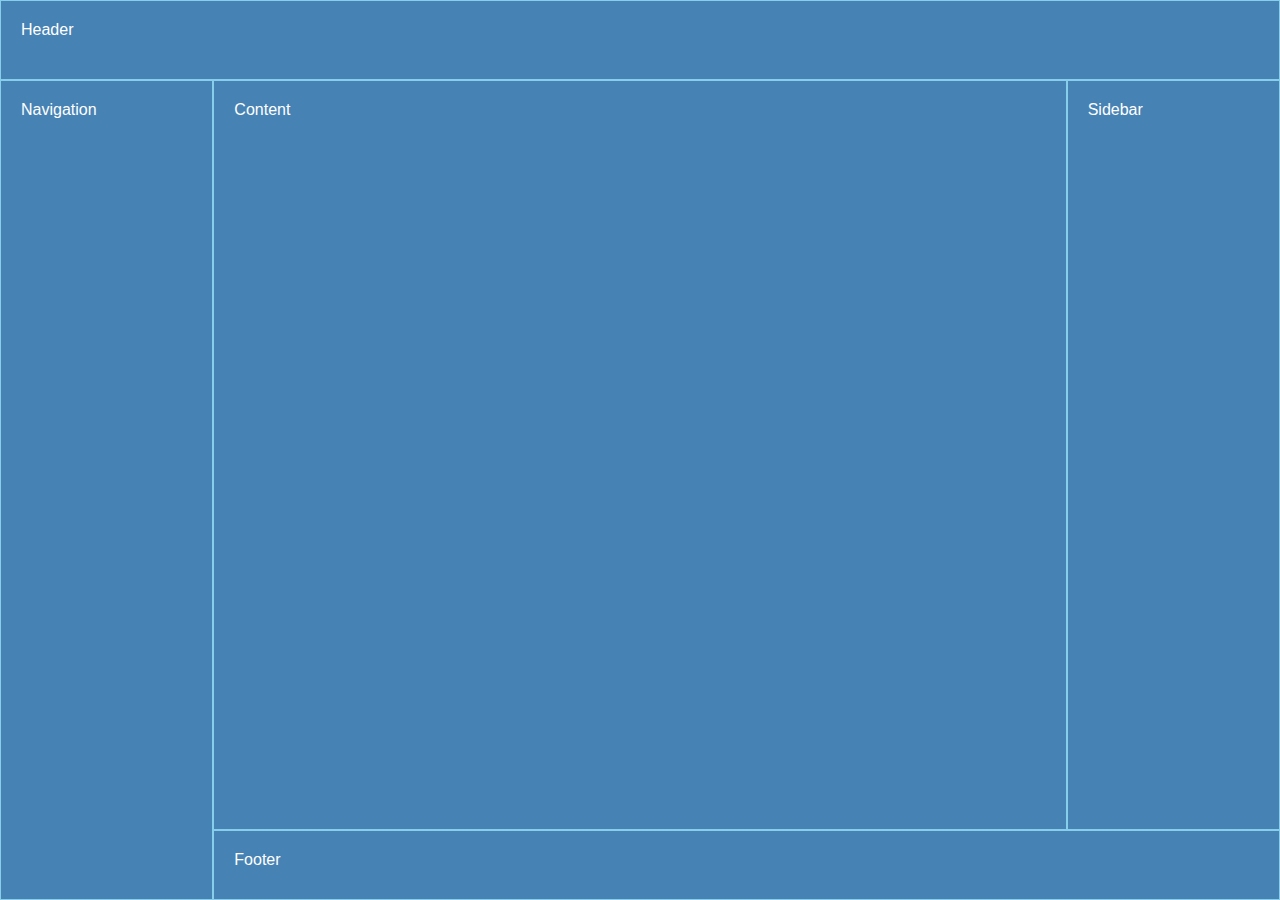
==== practice/grid/index.html @ 12038ea3 "started project" ====
<!DOCTYPE html>
<html lang="en">
<head>
    <meta charset="UTF-8">
    <meta http-equiv="X-UA-Compatible" content="IE=edge">
    <meta name="viewport" content="width=device-width, initial-scale=1.0">
    <link rel="stylesheet" href="grid-area.css">
    <title>CSS Grid Template Areas</title>
</head>
<body>
<header>Header</header>
<main>Content</main> 
<nav>Navigation</nav>
<aside>Sidebar</aside>
<footer>Footer</footer>
</body>

</html>
---- practice/grid/grid-area.css ----
* {
    box-sizing: border-box;
    padding: 0;
    margin: 0;
}

body {
    font-family: 'Open Sans', sans-serif;
    font-size: 16px;
    height: 100vh; /*The reason the boxes take up the whole page*/
    
    display: grid;
    grid-template-areas: 
    'header header header'
    'nav content sidebar'
    'nav footer footer';
    grid-template-columns: 1fr 4fr 1fr;
    grid-template-rows: 80px 1fr 70px;
}

header,
footer,
main,
aside,
nav {
    background-color: steelblue;
    color: white;
    padding: 20px;
    border: skyblue 1px solid;
}

header {
    grid-area: header;
}

nav {
    grid-area: nav;
}

main {
    grid-area: content;
}

aside {
    grid-area: sidebar;
}

footer {
    grid-area: footer;
}
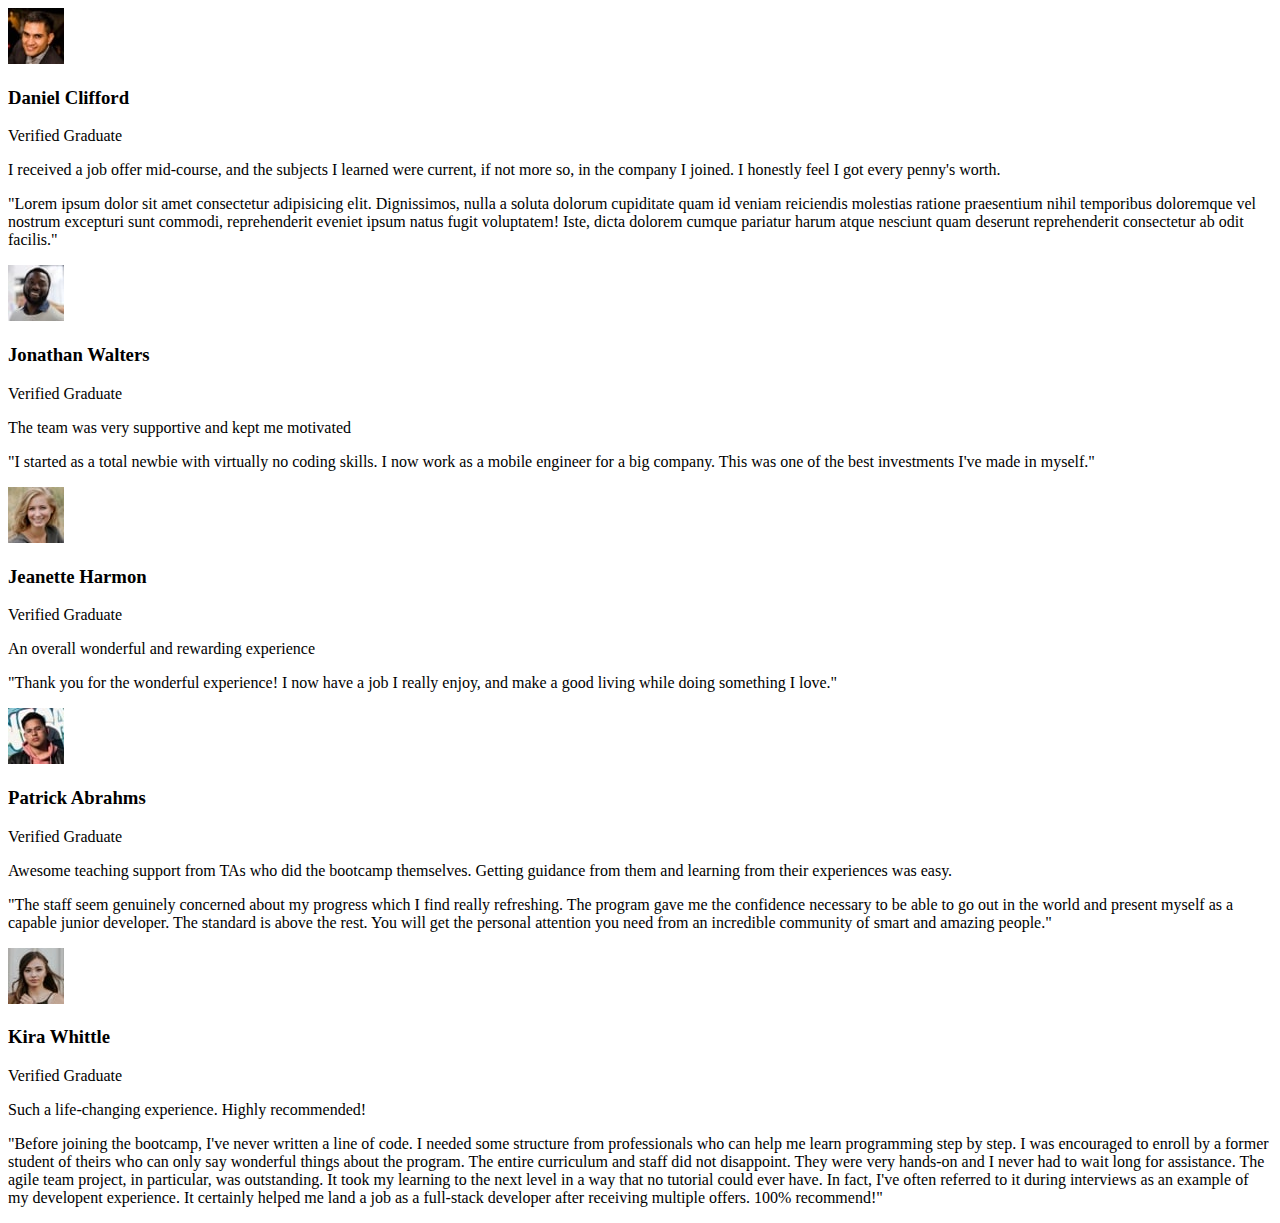
==== commit 5571394e: "text added" ====
--- a/practice/grid/index.html
+++ b/practice/grid/index.html
@@ -4,15 +4,113 @@
     <meta charset="UTF-8">
     <meta http-equiv="X-UA-Compatible" content="IE=edge">
     <meta name="viewport" content="width=device-width, initial-scale=1.0">
-    <link rel="stylesheet" href="grid-area.css">
-    <title>CSS Grid Template Areas</title>
+    <link rel="stylesheet" href="style.css">
+    <title>Testimonials</title>
 </head>
 <body>
-<header>Header</header>
-<main>Content</main> 
-<nav>Navigation</nav>
-<aside>Sidebar</aside>
-<footer>Footer</footer>
+<div class="testimonials">
+    <div class="card card--bg-purple">
+        <header class="card__header">
+            <img src="images/image-daniel.jpg" class="card__img" alt="">
+            <div>
+                <h3>Daniel Clifford</h3>
+                <p>Verified Graduate</p>
+            </div>
+        </header>
+        <p class="card__lead">
+            I received a job offer mid-course, and the subjects I learned were
+            current, if not more so, in the company I joined. I honestly feel I
+            got every penny's worth.
+        </p>
+        <p class="card__quote">
+            "Lorem ipsum dolor sit amet consectetur adipisicing elit. Dignissimos, nulla a soluta dolorum cupiditate quam id veniam reiciendis molestias 
+            ratione praesentium nihil temporibus doloremque vel nostrum excepturi sunt commodi,
+            reprehenderit eveniet ipsum natus fugit voluptatem! Iste, 
+            dicta dolorem cumque pariatur harum atque nesciunt quam deserunt reprehenderit consectetur ab odit facilis."
+        </p>
+    </div>
+    <div class="card card--bg-gray-blue">
+        <header class="card__header">
+          <img src="images/image-jonathan.jpg" class="card__img" alt="" />
+          <div>
+            <h3>Jonathan Walters</h3>
+            <p>Verified Graduate</p>
+          </div>
+        </header>
+        <p class="card__lead">
+          The team was very supportive and kept me motivated
+        </p>
+        <p class="card__quote">
+          "I started as a total newbie with virtually no coding skills. I now
+          work as a mobile engineer for a big company. This was one of the best
+          investments I've made in myself."
+        </p>
+      </div>
+
+      <div class="card">
+        <header class="card__header">
+          <img src="images/image-jeanette.jpg" class="card__img" alt="" />
+          <div>
+            <h3>Jeanette Harmon</h3>
+            <p>Verified Graduate</p>
+          </div>
+        </header>
+        <p class="card__lead">An overall wonderful and rewarding experience</p>
+        <p class="card__quote">
+          "Thank you for the wonderful experience! I now have a job I really
+          enjoy, and make a good living while doing something I love."
+        </p>
+      </div>
+
+      <div class="card card--bg-black-blue">
+        <header class="card__header">
+          <img src="images/image-patrick.jpg" class="card__img" alt="" />
+          <div>
+            <h3>Patrick Abrahms</h3>
+            <p>Verified Graduate</p>
+          </div>
+        </header>
+        <p class="card__lead">
+          Awesome teaching support from TAs who did the bootcamp themselves.
+          Getting guidance from them and learning from their experiences was
+          easy.
+        </p>
+        <p class="card__quote">
+          "The staff seem genuinely concerned about my progress which I find
+          really refreshing. The program gave me the confidence necessary to be
+          able to go out in the world and present myself as a capable junior
+          developer. The standard is above the rest. You will get the personal
+          attention you need from an incredible community of smart and amazing
+          people."
+        </p>
+      </div>
+
+      <div class="card">
+        <header class="card__header">
+          <img src="images/image-kira.jpg" class="card__img" alt="" />
+          <div>
+            <h3>Kira Whittle</h3>
+            <p>Verified Graduate</p>
+          </div>
+        </header>
+        <p class="card__lead">
+          Such a life-changing experience. Highly recommended!
+        </p>
+        <p class="card__quote">
+          "Before joining the bootcamp, I've never written a line of code. I
+          needed some structure from professionals who can help me learn
+          programming step by step. I was encouraged to enroll by a former
+          student of theirs who can only say wonderful things about the program.
+          The entire curriculum and staff did not disappoint. They were very
+          hands-on and I never had to wait long for assistance. The agile team
+          project, in particular, was outstanding. It took my learning to the
+          next level in a way that no tutorial could ever have. In fact, I've
+          often referred to it during interviews as an example of my developent
+          experience. It certainly helped me land a job as a full-stack
+          developer after receiving multiple offers. 100% recommend!"
+        </p>
+      </div>
+</div>
 </body>
 
 </html>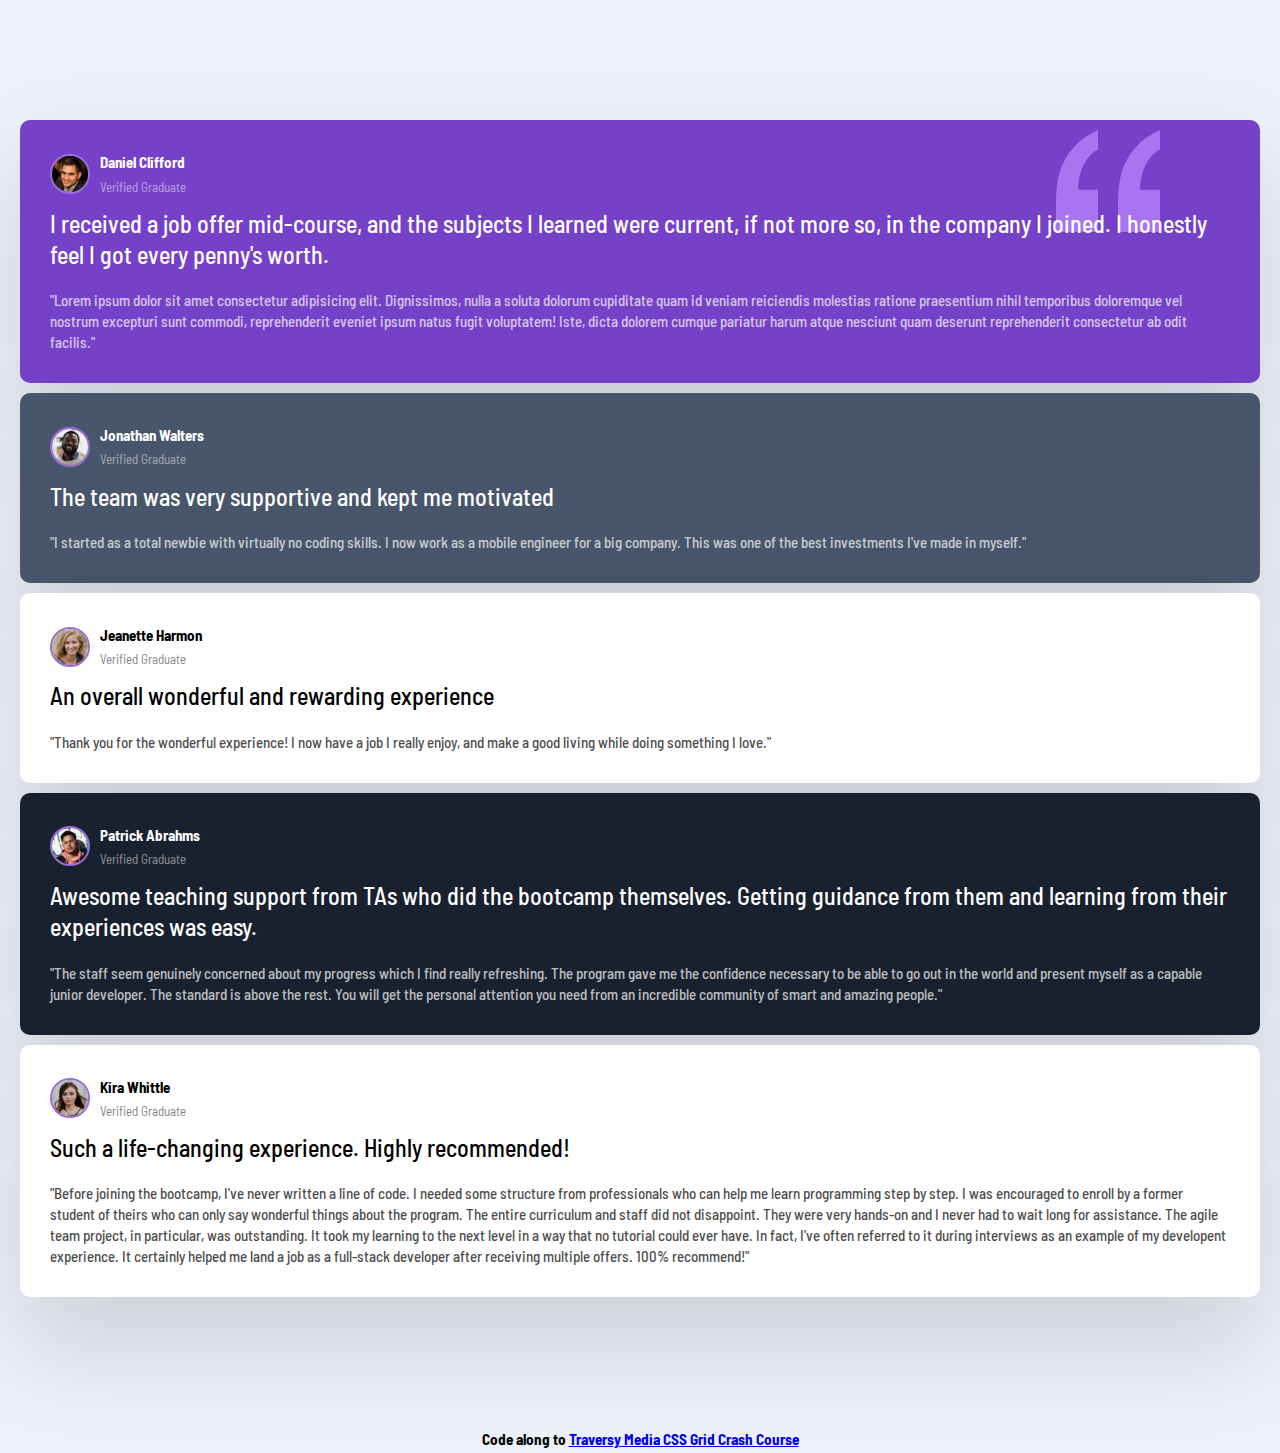
==== commit 7ed95fea: "pre grid work" ====
--- a/practice/grid/index.html
+++ b/practice/grid/index.html
@@ -111,6 +111,10 @@
         </p>
       </div>
 </div>
+
+<footer>
+    <h3>Code along to <a href="https://www.youtube.com/watch?v=0xMQfnTU6oo">Traversy Media CSS Grid Crash Course</a></h3>
+</footer>
 </body>
 
 </html>--- a/practice/grid/style.css
+++ b/practice/grid/style.css
@@ -0,0 +1,87 @@
+@import url('https://fonts.googleapis.com/css2?family=Barlow+Semi+Condensed:wght@200;300;400;700&display=swap');
+
+* {
+  box-sizing: border-box;
+  margin: 0;
+  padding: 0;
+}
+
+body {
+  background: #edf2f8;
+  font-family: 'Barlow Semi Condensed', sans-serif;
+  line-height: 1.7;
+  font-size: 13px;
+}
+
+.testimonials {
+    max-width: 1440px;
+    margin: 100px auto;
+    padding: 20px;
+}
+
+.card {
+    background: white;
+    border-radius: 10px;
+    padding: 30px;
+    box-shadow: rgba(17, 12, 46, 0.15) 0px 
+    48px 100px 0px;
+    margin-bottom: 10px;
+}
+
+.card__header {
+    display: flex;
+    align-items: center;
+    margin-bottom: 10px;
+}
+
+.card__header h3 {
+    font-size: 15px;
+}
+
+.card__header p {
+    opacity: 50%;
+}
+
+.card__img {
+    width: 40px;
+    height: 40px;
+    border-radius: 50%;
+    border: 2px solid #996ed9;
+    margin-right: 10px;
+}
+
+.card__lead {
+    font-size: 1.5rem;
+    font-weight: 500;
+    line-height: 1.3;
+    margin-bottom: 20px;
+}
+
+.card__quote {
+    font-size: 15px;
+    font-weight: 500;
+    line-height: 1.4;
+    opacity: 70%;
+}
+
+.card--bg-purple {
+    background: hsl(263, 55%, 52%);
+    color: white;
+    background-image: url('./images/bg-pattern-quotation.svg'); /*if images in in a different file use .. */
+    background-repeat: no-repeat; /* this is so the image isn't shown over and over again */
+    background-position: top 10px right 100px;
+}
+
+.card--bg-gray-blue {
+    background: hsl(217, 19%, 35%);
+    color: #fff;
+  }
+  
+.card--bg-black-blue {
+    background: hsl(219, 29%, 14%);
+    color: #fff;
+  }
+
+  footer {
+    text-align: center;
+  }